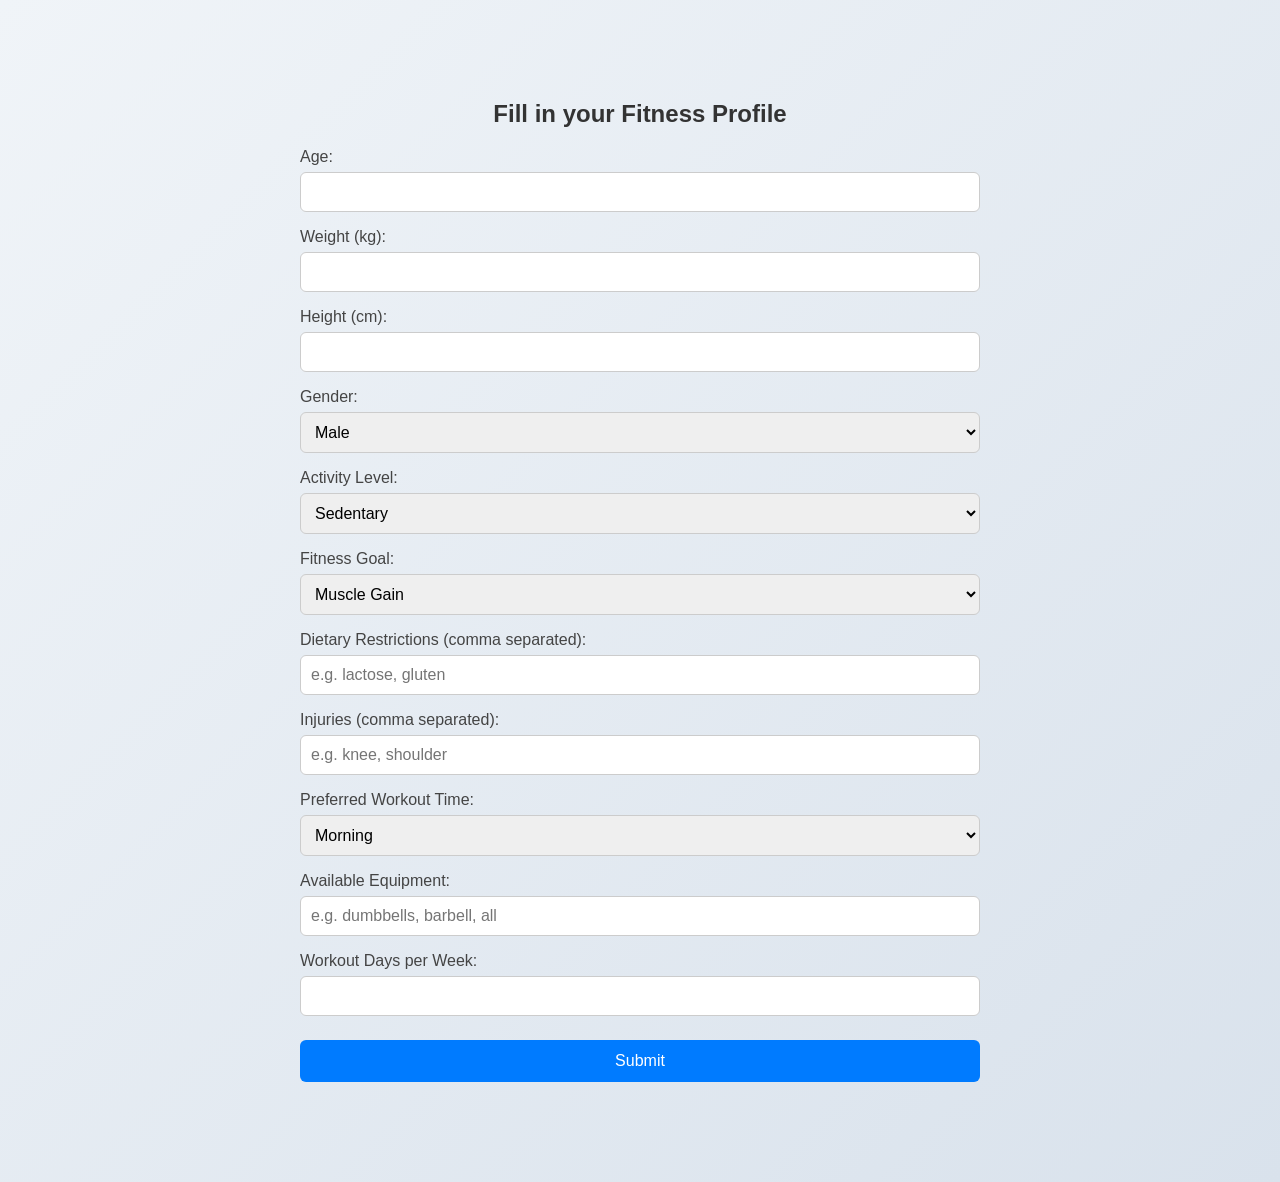
==== index.html @ 62c43e8b "feat(web): adiciona frontend e melhora prompts e interação com os agentes de IA" ====
<!DOCTYPE html>
<html lang="en">
<head>
  <meta charset="UTF-8" />
  <meta name="viewport" content="width=device-width, initial-scale=1.0" />
  <title>Fitness Profile</title>
  <link rel="stylesheet" href="style.css">
</head>
<body>
  <h2>Fill in your Fitness Profile</h2>
  <form id="fitnessForm">
    <label>Age:
      <input type="number" name="age" required />
    </label>
    <label>Weight (kg):
      <input type="number" name="weight" required />
    </label>
    <label>Height (cm):
      <input type="number" name="height" required />
    </label>
    <label>Gender:
      <select name="gender" required>
        <option value="male">Male</option>
        <option value="female">Female</option>
      </select>
    </label>
    <label>Activity Level:
      <select name="activity_level" required>
        <option value="sedentary">Sedentary</option>
        <option value="light">Light</option>
        <option value="moderate">Moderate</option>
        <option value="very_active">Very Active</option>
        <option value="athlete">Athlete</option>
      </select>
    </label>
    <label>Fitness Goal:
      <select name="fitness_goal" required>
        <option value="muscle_gain">Muscle Gain</option>
        <option value="maintenance">Maintenance</option>
        <option value="weight_loss">Weight Loss</option>
        <option value="endurance">Endurance</option>
        <option value="strength">Strength</option>
      </select>
    </label>
    <label>Dietary Restrictions (comma separated):
      <input type="text" name="dietary_restrictions" placeholder="e.g. lactose, gluten" />
    </label>
    <label>Injuries (comma separated):
      <input type="text" name="injuries" placeholder="e.g. knee, shoulder" />
    </label>
    <label>Preferred Workout Time:
      <select name="preferred_workout_time" required>
        <option value="morning">Morning</option>
        <option value="afternoon">Afternoon</option>
        <option value="evening">Evening</option>
      </select>
    </label>
    <label>Available Equipment:
      <input type="text" name="available_equipment" placeholder="e.g. dumbbells, barbell, all" />
    </label>
    <label>Workout Days per Week:
      <input type="number" name="workout_days_per_week" min="1" max="7" required />
    </label>
    <button type="submit">Submit</button>
  </form>
  <div id="output"></div>
  <div id="formattedOutput"></div>
  <script src="script.js"></script>
</body>
</html>
---- style.css ----
body {
  font-family: 'Segoe UI', Tahoma, Geneva, Verdana, sans-serif;
  background: linear-gradient(135deg, #f0f4f8, #d9e2ec);
  margin: 100px 300px 100px 300px;
  padding: 0;
}

.container {
  max-width: 800px;
  margin: 40px auto;
  background: white;
  padding: 30px;
  border-radius: 12px;
  box-shadow: 0 4px 12px rgba(0, 0, 0, 0.1);
}

h2 {
  text-align: center;
  color: #333;
}

form label {
  display: flex;
  flex-direction: column;
  margin-top: 16px;
  font-weight: 500;
  color: #444;
}

form input,
form select {
  width: 100%;
  box-sizing: border-box;
  padding: 10px;
  margin-top: 6px;
  border-radius: 6px;
  border: 1px solid #ccc;
  font-size: 1rem;
}

button {
  margin-top: 24px;
  width: 100%;
  padding: 12px;
  background: #007bff;
  color: white;
  border: none;
  border-radius: 6px;
  font-size: 16px;
  cursor: pointer;
  transition: background 0.3s ease;
}

button:hover {
  background: #0056b3;
}

.section {
  margin-top: 30px;
  background: #f8f9fa;
  padding: 20px;
  border-radius: 10px;
  max-width: 540px;
  margin-left: auto;
  margin-right: auto;
  box-sizing: border-box;
}

.section h2 {
  margin-top: 0;
  color: #007bff;
  font-size: 1.2rem;
}

.section p,
.section li,
.section blockquote {
  margin: 8px 0;
  font-size: 0.98rem;
  color: #333;
}

ul {
  padding-left: 20px;
}

blockquote {
  font-style: italic;
  color: #555;
  border-left: 4px solid #007bff;
  padding-left: 12px;
}
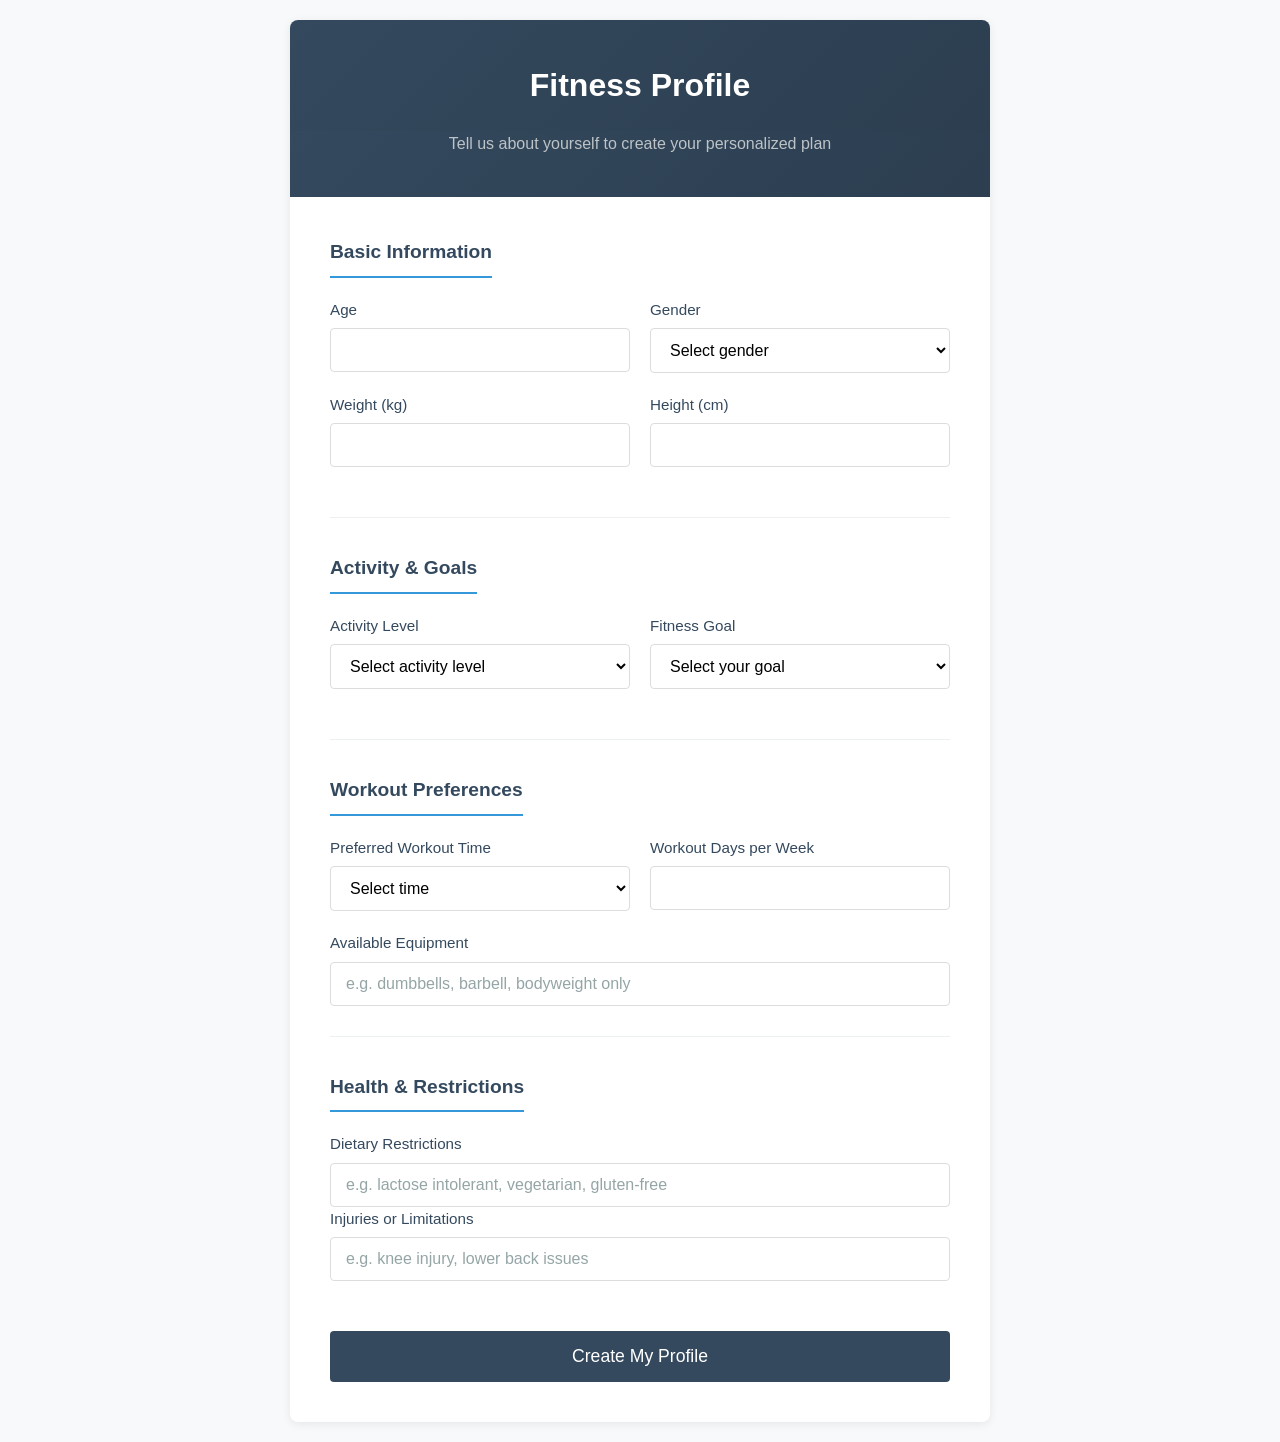
==== commit 4b9eec56: "melhorias html" ====
--- a/index.html
+++ b/index.html
@@ -7,64 +7,112 @@
   <link rel="stylesheet" href="style.css">
 </head>
 <body>
-  <h2>Fill in your Fitness Profile</h2>
-  <form id="fitnessForm">
-    <label>Age:
-      <input type="number" name="age" required />
-    </label>
-    <label>Weight (kg):
-      <input type="number" name="weight" required />
-    </label>
-    <label>Height (cm):
-      <input type="number" name="height" required />
-    </label>
-    <label>Gender:
-      <select name="gender" required>
-        <option value="male">Male</option>
-        <option value="female">Female</option>
-      </select>
-    </label>
-    <label>Activity Level:
-      <select name="activity_level" required>
-        <option value="sedentary">Sedentary</option>
-        <option value="light">Light</option>
-        <option value="moderate">Moderate</option>
-        <option value="very_active">Very Active</option>
-        <option value="athlete">Athlete</option>
-      </select>
-    </label>
-    <label>Fitness Goal:
-      <select name="fitness_goal" required>
-        <option value="muscle_gain">Muscle Gain</option>
-        <option value="maintenance">Maintenance</option>
-        <option value="weight_loss">Weight Loss</option>
-        <option value="endurance">Endurance</option>
-        <option value="strength">Strength</option>
-      </select>
-    </label>
-    <label>Dietary Restrictions (comma separated):
-      <input type="text" name="dietary_restrictions" placeholder="e.g. lactose, gluten" />
-    </label>
-    <label>Injuries (comma separated):
-      <input type="text" name="injuries" placeholder="e.g. knee, shoulder" />
-    </label>
-    <label>Preferred Workout Time:
-      <select name="preferred_workout_time" required>
-        <option value="morning">Morning</option>
-        <option value="afternoon">Afternoon</option>
-        <option value="evening">Evening</option>
-      </select>
-    </label>
-    <label>Available Equipment:
-      <input type="text" name="available_equipment" placeholder="e.g. dumbbells, barbell, all" />
-    </label>
-    <label>Workout Days per Week:
-      <input type="number" name="workout_days_per_week" min="1" max="7" required />
-    </label>
-    <button type="submit">Submit</button>
-  </form>
-  <div id="output"></div>
-  <div id="formattedOutput"></div>
+  <div class="container">
+    <h1>Fitness Profile</h1>
+    <p class="subtitle">Tell us about yourself to create your personalized plan</p>
+    
+    <form id="fitnessForm">
+      <div class="form-section">
+        <h3>Basic Information</h3>
+        <div class="form-row">
+          <div class="form-group">
+            <label for="age">Age</label>
+            <input type="number" id="age" name="age" required />
+          </div>
+          <div class="form-group">
+            <label for="gender">Gender</label>
+            <select id="gender" name="gender" required>
+              <option value="">Select gender</option>
+              <option value="male">Male</option>
+              <option value="female">Female</option>
+            </select>
+          </div>
+        </div>
+        
+        <div class="form-row">
+          <div class="form-group">
+            <label for="weight">Weight (kg)</label>
+            <input type="number" id="weight" name="weight" required />
+          </div>
+          <div class="form-group">
+            <label for="height">Height (cm)</label>
+            <input type="number" id="height" name="height" required />
+          </div>
+        </div>
+      </div>
+
+      <div class="form-section">
+        <h3>Activity & Goals</h3>
+        <div class="form-row">
+          <div class="form-group">
+            <label for="activity_level">Activity Level</label>
+            <select id="activity_level" name="activity_level" required>
+              <option value="">Select activity level</option>
+              <option value="sedentary">Sedentary</option>
+              <option value="light">Light</option>
+              <option value="moderate">Moderate</option>
+              <option value="very_active">Very Active</option>
+              <option value="athlete">Athlete</option>
+            </select>
+          </div>
+          <div class="form-group">
+            <label for="fitness_goal">Fitness Goal</label>
+            <select id="fitness_goal" name="fitness_goal" required>
+              <option value="">Select your goal</option>
+              <option value="muscle_gain">Muscle Gain</option>
+              <option value="maintenance">Maintenance</option>
+              <option value="weight_loss">Weight Loss</option>
+              <option value="endurance">Endurance</option>
+              <option value="strength">Strength</option>
+            </select>
+          </div>
+        </div>
+      </div>
+
+      <div class="form-section">
+        <h3>Workout Preferences</h3>
+        <div class="form-row">
+          <div class="form-group">
+            <label for="preferred_workout_time">Preferred Workout Time</label>
+            <select id="preferred_workout_time" name="preferred_workout_time" required>
+              <option value="">Select time</option>
+              <option value="morning">Morning</option>
+              <option value="afternoon">Afternoon</option>
+              <option value="evening">Evening</option>
+            </select>
+          </div>
+          <div class="form-group">
+            <label for="workout_days_per_week">Workout Days per Week</label>
+            <input type="number" id="workout_days_per_week" name="workout_days_per_week" min="1" max="7" required />
+          </div>
+        </div>
+        
+        <div class="form-group">
+          <label for="available_equipment">Available Equipment</label>
+          <input type="text" id="available_equipment" name="available_equipment" placeholder="e.g. dumbbells, barbell, bodyweight only" />
+        </div>
+      </div>
+
+      <div class="form-section">
+        <h3>Health & Restrictions</h3>
+        <div class="form-group">
+          <label for="dietary_restrictions">Dietary Restrictions</label>
+          <input type="text" id="dietary_restrictions" name="dietary_restrictions" placeholder="e.g. lactose intolerant, vegetarian, gluten-free" />
+        </div>
+        
+        <div class="form-group">
+          <label for="injuries">Injuries or Limitations</label>
+          <input type="text" id="injuries" name="injuries" placeholder="e.g. knee injury, lower back issues" />
+        </div>
+      </div>
+
+      <button type="submit">Create My Profile</button>
+    </form>
+    
+    <div id="output"></div>
+    <div id="formattedOutput"></div>
+  </div>
+  
   <script src="script.js"></script>
 </body>
-</html>
+</html>
--- a/style.css
+++ b/style.css
@@ -1,83 +1,153 @@
+* {
+  margin: 0;
+  padding: 0;
+  box-sizing: border-box;
+}
+
 body {
-  font-family: 'Segoe UI', Tahoma, Geneva, Verdana, sans-serif;
-  background: linear-gradient(135deg, #f0f4f8, #d9e2ec);
-  margin: 100px 300px 100px 300px;
-  padding: 0;
+  font-family: -apple-system, BlinkMacSystemFont, 'Segoe UI', Roboto, sans-serif;
+  background-color: #f8f9fa;
+  color: #2c3e50;
+  line-height: 1.6;
+  padding: 20px;
 }
 
 .container {
-  max-width: 800px;
-  margin: 40px auto;
+  max-width: 700px;
+  margin: 0 auto;
   background: white;
-  padding: 30px;
-  border-radius: 12px;
-  box-shadow: 0 4px 12px rgba(0, 0, 0, 0.1);
+  border-radius: 8px;
+  box-shadow: 0 2px 10px rgba(0, 0, 0, 0.08);
+  overflow: hidden;
 }
 
-h2 {
+h1 {
+  background: linear-gradient(135deg, #34495e, #2c3e50);
+  color: white;
+  padding: 40px 40px 20px;
+  font-size: 2rem;
+  font-weight: 600;
   text-align: center;
-  color: #333;
 }
 
-form label {
-  display: flex;
-  flex-direction: column;
-  margin-top: 16px;
-  font-weight: 500;
-  color: #444;
-}
-
-form input,
-form select {
-  width: 100%;
-  box-sizing: border-box;
-  padding: 10px;
-  margin-top: 6px;
-  border-radius: 6px;
-  border: 1px solid #ccc;
+.subtitle {
+  background: linear-gradient(135deg, #34495e, #2c3e50);
+  color: #bdc3c7;
+  padding: 0 40px 40px;
+  text-align: center;
   font-size: 1rem;
 }
 
+form {
+  padding: 40px;
+}
+
+.form-section {
+  margin-bottom: 35px;
+  padding-bottom: 30px;
+  border-bottom: 1px solid #ecf0f1;
+}
+
+.form-section:last-of-type {
+  border-bottom: none;
+  margin-bottom: 0;
+}
+
+.form-section h3 {
+  color: #34495e;
+  font-size: 1.2rem;
+  font-weight: 600;
+  margin-bottom: 20px;
+  padding-bottom: 8px;
+  border-bottom: 2px solid #3498db;
+  display: inline-block;
+}
+
+.form-row {
+  display: grid;
+  grid-template-columns: 1fr 1fr;
+  gap: 20px;
+  margin-bottom: 20px;
+}
+
+.form-group {
+  display: flex;
+  flex-direction: column;
+}
+
+.form-group:last-child {
+  margin-bottom: 0;
+}
+
+label {
+  font-weight: 500;
+  color: #34495e;
+  margin-bottom: 6px;
+  font-size: 0.95rem;
+}
+
+input, select {
+  padding: 12px 15px;
+  border: 1.5px solid #ddd;
+  border-radius: 4px;
+  font-size: 1rem;
+  transition: all 0.2s ease;
+  background: white;
+}
+
+input:focus, select:focus {
+  outline: none;
+  border-color: #3498db;
+  box-shadow: 0 0 0 3px rgba(52, 152, 219, 0.1);
+}
+
+input::placeholder {
+  color: #95a5a6;
+}
+
+select {
+  cursor: pointer;
+}
+
 button {
-  margin-top: 24px;
   width: 100%;
-  padding: 12px;
-  background: #007bff;
+  background: #34495e;
   color: white;
+  padding: 15px;
   border: none;
-  border-radius: 6px;
-  font-size: 16px;
+  border-radius: 4px;
+  font-size: 1.1rem;
+  font-weight: 500;
   cursor: pointer;
-  transition: background 0.3s ease;
+  transition: background 0.2s ease;
+  margin-top: 20px;
 }
 
 button:hover {
-  background: #0056b3;
+  background: #2c3e50;
+}
+
+button:active {
+  transform: translateY(1px);
 }
 
 .section {
   margin-top: 30px;
   background: #f8f9fa;
-  padding: 20px;
-  border-radius: 10px;
-  max-width: 540px;
-  margin-left: auto;
-  margin-right: auto;
-  box-sizing: border-box;
+  padding: 25px;
+  border-radius: 6px;
+  border-left: 4px solid #2c3e50;
 }
 
 .section h2 {
-  margin-top: 0;
-  color: #007bff;
-  font-size: 1.2rem;
+  color: #34495e;
+  font-size: 1.3rem;
+  margin-bottom: 15px;
 }
 
-.section p,
-.section li,
-.section blockquote {
-  margin: 8px 0;
-  font-size: 0.98rem;
-  color: #333;
+.section p, .section li {
+  color: #555;
+  margin-bottom: 8px;
 }
 
 ul {
@@ -85,8 +155,38 @@
 }
 
 blockquote {
+  background: #ecf0f1;
+  padding: 15px;
+  border-left: 4px solid #95a5a6;
   font-style: italic;
-  color: #555;
-  border-left: 4px solid #007bff;
-  padding-left: 12px;
+  color: #7f8c8d;
+  margin: 15px 0;
 }
+
+@media (max-width: 768px) {
+  body {
+    padding: 10px;
+  }
+  
+  .container {
+    border-radius: 0;
+  }
+  
+  h1 {
+    padding: 30px 20px 15px;
+    font-size: 1.6rem;
+  }
+  
+  .subtitle {
+    padding: 0 20px 30px;
+  }
+  
+  form {
+    padding: 30px 20px;
+  }
+  
+  .form-row {
+    grid-template-columns: 1fr;
+    gap: 15px;
+  }
+}
